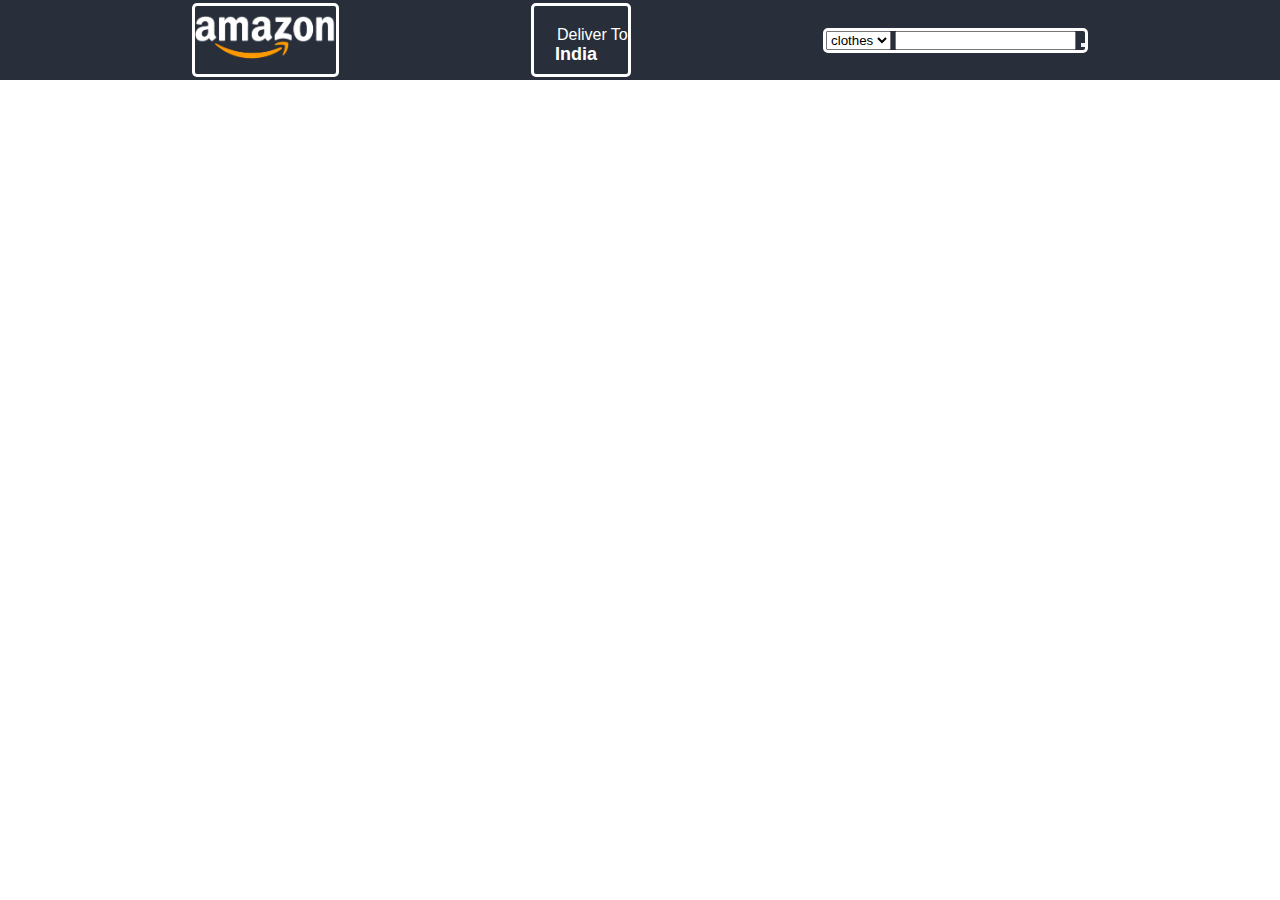
==== Index.html @ 10edef97 "Initial codes" ====
<!DOCTYPE html>
<html>
  <head>
    <meta http-equiv="content-type" content="text/html; charset=utf-8" />
    <meta name="viewport" content="width=device-width, initial-scale=1.0">
    <title>Amazone-clone</title>
    <link rel="stylesheet" href="Style.css" />
    <link rel="stylesheet" href="https://cdnjs.cloudflare.com/ajax/libs/font-awesome/6.5.1/css/all.min.css" integrity="sha512-DTOQO9RWCH3ppGqcWaEA1BIZOC6xxalwEsw9c2QQeAIftl+Vegovlnee1c9QX4TctnWMn13TZye+giMm8e2LwA==" crossorigin="anonymous" referrerpolicy="no-referrer" />
  </head>
  <body>
    <header class="navbar">
<!-- +++++++++uppernavbar++++++++++++ -->
     <div class="uppernav">
<!----------------logo------------------->
      <div class="logo">
        <img src="logo.png" alt="amazon logo" />
      </div>
<!--------------location----------------->
      <div class="locate">
        <p>Deliver To</p>
        <nav id="locate1"><i class="fa-solid fa-location-dot"></i><h4>India</h4></nav>
      </div>
<!---------------search------------------>
      <div class="navsearch">
        <select name="select" id="select">
          <option>clothes</option>
          <option>Tech</option>
          <option>Toys</option>
        </select>
        <input type="search" name="search" id="search" />
        <button type="submit"><i class="fa-solid fa-magnifying-glass"></i></button>
      </div>
     </div>
<!-- +++++++++uppernavbar++++++++++++ -->
    </header>
  </body>
</html>
---- Style.css ----
*{
  padding: 0px;
  margin: 0px;
  box-sizing: border-box;
  font-family: Arial;
}
header{
  color: white;
}
/*UPPERNAV*/
.uppernav{
  height: 80px;
  width: 100vw;
  background-color: #282f3a;
  display: flex;
  align-items: center;
  justify-content: space-evenly;
}
.uppernav div{
  border: 3px solid white;
  border-radius: 5px;
}
.uppernav div:hover{
  border: 3px solid white;
  
}
/* Logo */
.logo{
  height: 74px;
  display: flex;
  align-items: center;
}
.logo img {
  height: 50px;
  background-size: cover;
}
/* location-button */
.locate{
  height: 74px;
  width: 100px;
  display: block;
  border: 3px solid white;
}
.locate p{
  position: relative;
  left: 23px;
  top: 20px;
}
#locate1{
  position: relative;
  top: 20px;
  right: 5px;
  display: flex;
  justify-content: center;
  font-size: 18px;
}
.locate i{

  position: relative;
  right: 4px;
}
/* Search */
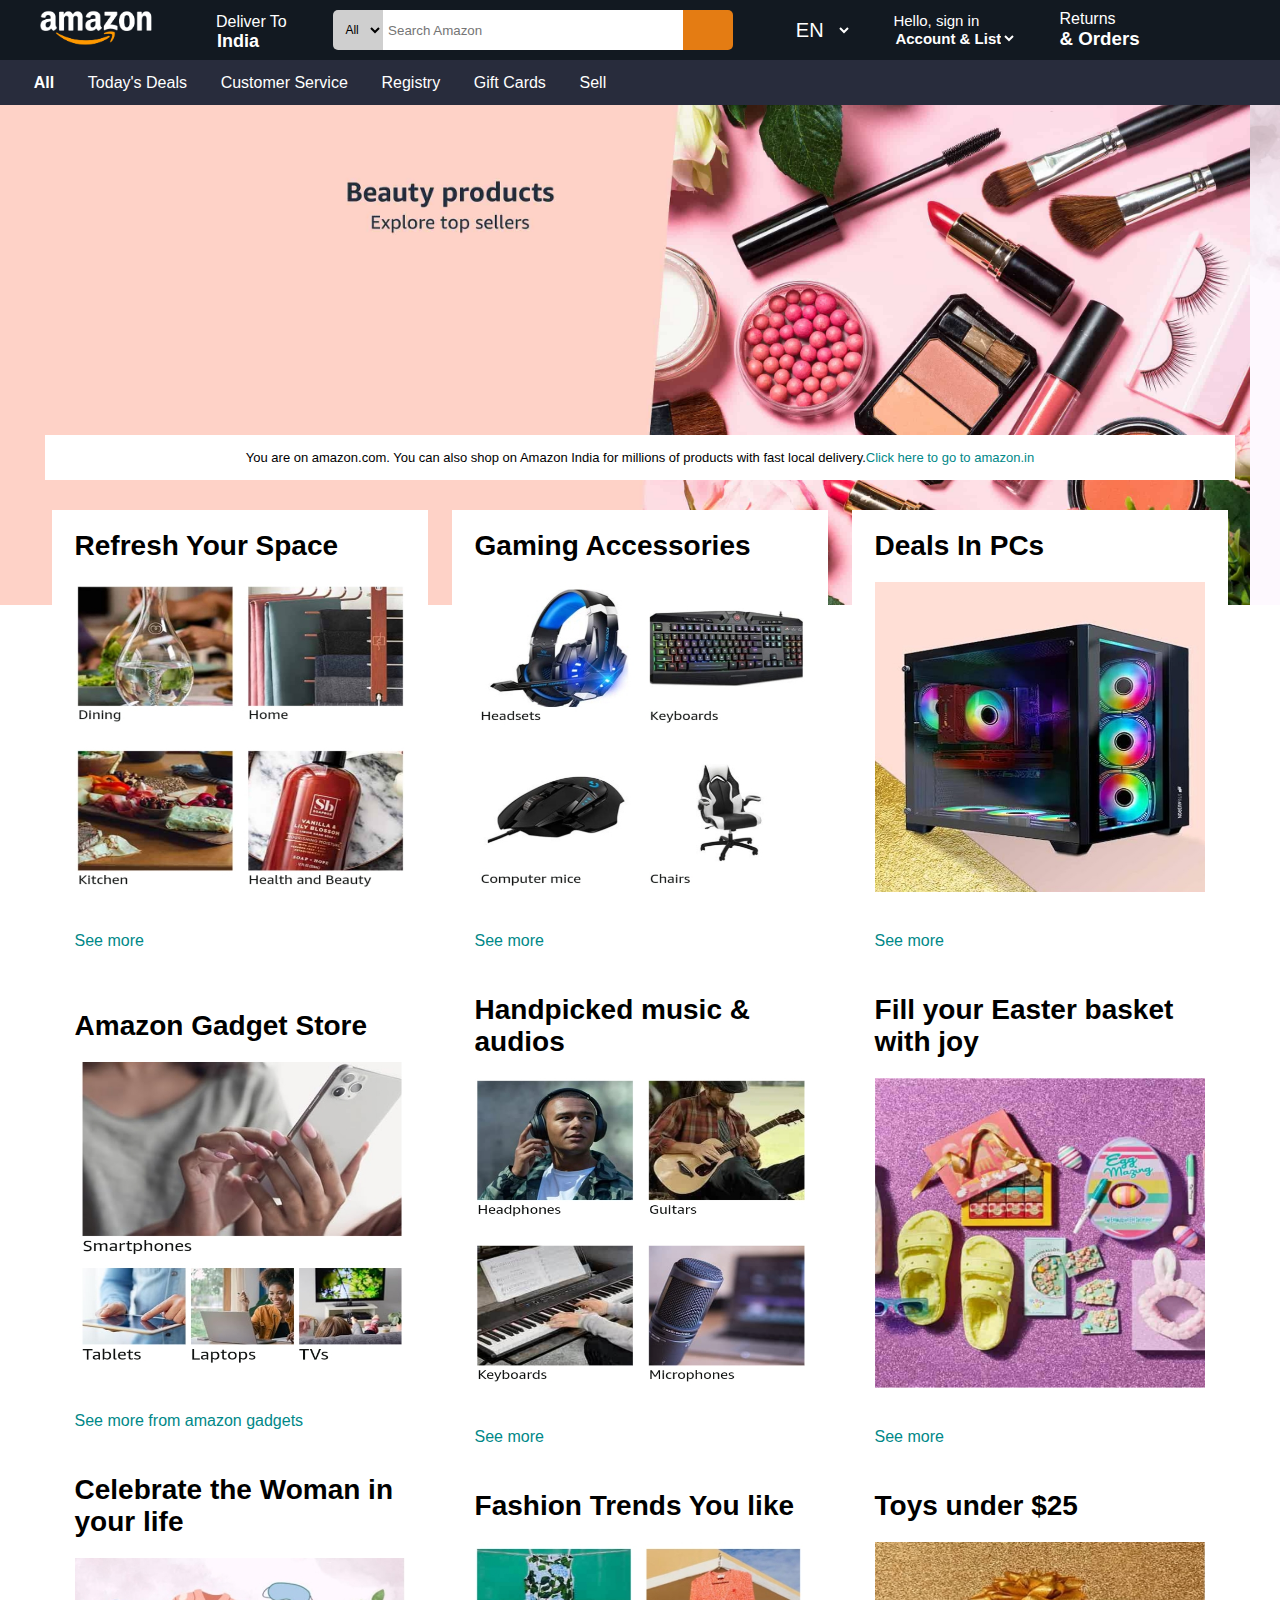
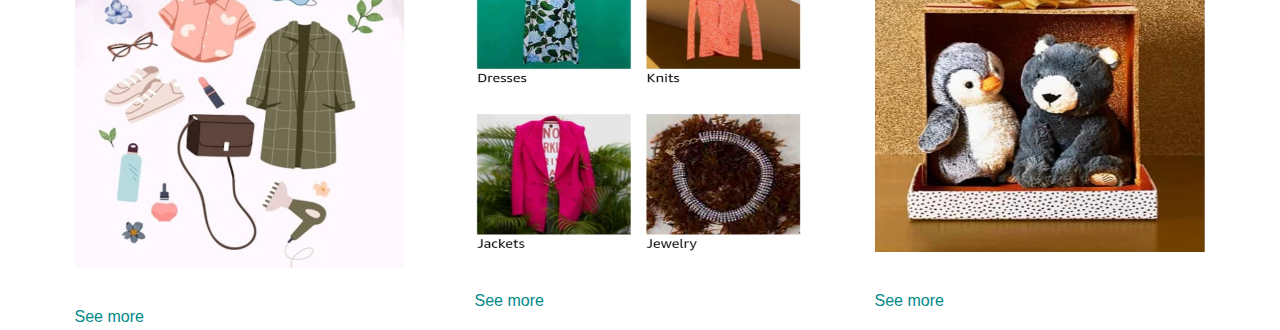
==== commit 87343b91: "all in one" ====
--- a/Index.html
+++ b/Index.html
@@ -12,26 +12,125 @@
 <!-- +++++++++uppernavbar++++++++++++ -->
      <div class="uppernav">
 <!----------------logo------------------->
-      <div class="logo">
+      <div class="logo hover">
         <img src="logo.png" alt="amazon logo" />
       </div>
 <!--------------location----------------->
-      <div class="locate">
+      <div class="locate hover">
         <p>Deliver To</p>
         <nav id="locate1"><i class="fa-solid fa-location-dot"></i><h4>India</h4></nav>
       </div>
 <!---------------search------------------>
       <div class="navsearch">
-        <select name="select" id="select">
-          <option>clothes</option>
-          <option>Tech</option>
-          <option>Toys</option>
+        <select name="All" id="select">
+          <option>All</option>
         </select>
-        <input type="search" name="search" id="search" />
-        <button type="submit"><i class="fa-solid fa-magnifying-glass"></i></button>
+        <input type="search" name="search" id="search" placeholder="Search Amazon" />
+        <button id="searchbutton" type="submit"><i class="fa-solid fa-magnifying-glass"></i></button>
       </div>
+<!-------------language----------------->
+    <div class="lang hover">
+      <select name="lang" id="lang">
+        <option value="text">EN</option>
+      </select>
+    </div>
+ <!-----------Accountsignin------------>
+    <div class="signin hover">
+      <p>Hello, sign in</p>
+      
+      <select id="signselect">
+       <option> Account & List </option>
+        </select>
+    </div>
+<!-----------returns&orders------------>
+    <div class="order hover">
+      <p>Returns</p>
+      <h3>& Orders</h3>
+    </div>
+<!-----------cart------------>
+    <div class="cart hover">
+      <i class="fa-solid fa-cart-shopping"></i>
+    </div>
      </div>
 <!-- +++++++++uppernavbar++++++++++++ -->
+<!-- +++++++++lowernavbar++++++++++++ -->
+    <div class="lowernav">
+      <div id="leftopt">
+        <p style="font-weight:bolder;"><i class="fa-solid fa-bars"></i> All</p>
+        <p>Today's Deals</p>
+        <p>Customer Service</p>
+        <p>Registry</p>
+        <p>Gift Cards</p>
+        <p>Sell</p>
+      </div>
+    </div>
+<!-- +++++++++lowernavbar++++++++++++ -->
     </header>
+<!--Body------------------------>
+    <div class="Container">
+      <div id="imgbox">
+        <img src="back.jpg" alt="background" />
+        <img src="back1.jpg" alt="background" />
+        <img src="back2.jpg" alt="background" />
+        <img src="back3.jpg" alt="background" />
+        <img src="back4.jpg" alt="background" />
+        <img src="back.jpg" alt="background" />
+      </div>
+    </div>
+<!--Body------------------------>
+<!--categories------------------------>
+    <div class="categories">
+      <div id="intro">
+        You are on amazon.com. You can also shop on Amazon India for millions of products with fast local delivery. <a href="#" style="color:#008888;">Click here to go to amazon.in</a>
+      </div>
+      <div id="boxes">
+        <div class="box">
+          <p>Refresh Your Space</p>
+          <img src="cat.jpg" alt="category" />
+          <a href="#">See more</a>
+        </div>
+        <div class="box">
+          <p>Gaming Accessories</p>
+          <img src="cat1.jpg" alt="category" />
+          <a href="#">See more</a>
+        </div>
+        <div class="box">
+          <p>Deals In PCs</p>
+          <img src="cat2.jpg" alt="category" />
+          <a href="#">See more</a>
+        </div>
+        <div class="box">
+          <p>Amazon Gadget Store</p>
+          <img src="cat3.jpg" alt="category" />
+          <a href="#">See more from amazon gadgets</a>
+        </div>
+        <div class="box">
+          <p>Handpicked music & audios</p>
+          <img src="cat4.jpg" alt="category" />
+          <a href="#">See more</a>
+        </div>
+        <div class="box">
+          <p>Fill your Easter basket with joy</p>
+          <img src="cat5.jpg" alt="category" />
+          <a href="#">See more</a>
+        </div>
+        <div class="box">
+          <p>Celebrate the Woman in your life</p>
+          <img src="cat6.jpg" alt="category" />
+          <a href="#">See more</a>
+        </div>
+        <div class="box">
+          <p>Fashion Trends You like</p>
+          <img src="cat7.jpg" alt="category" />
+          <a href="#">See more</a>
+        </div>
+        <div class="box boxext">
+          <p>Toys under $25</p>
+          <img src="cat8.jpg" alt="category" />
+          <a href="#">See more</a>
+        </div>
+      </div>
+    </div>
   </body>
-</html>+</html>
+      --- a/Style.css
+++ b/Style.css
@@ -4,23 +4,27 @@
   box-sizing: border-box;
   font-family: Arial;
 }
+a{
+  text-decoration: none;
+}
 header{
   color: white;
+  /* position: fixed;
+  z-index: 1000; */
 }
 /*UPPERNAV*/
 .uppernav{
   height: 80px;
   width: 100vw;
-  background-color: #282f3a;
+  background-color: #121921;
   display: flex;
   align-items: center;
   justify-content: space-evenly;
 }
 .uppernav div{
-  border: 3px solid white;
-  border-radius: 5px;
-}
-.uppernav div:hover{
+  border-radius: 5px; 
+}
+.hover:hover{
   border: 3px solid white;
   
 }
@@ -39,7 +43,6 @@
   height: 74px;
   width: 100px;
   display: block;
-  border: 3px solid white;
 }
 .locate p{
   position: relative;
@@ -59,4 +62,371 @@
   position: relative;
   right: 4px;
 }
-/* Search */+/* Search */
+.navsearch{
+  background-color: transparent;
+  width: 560px;
+  height: 60px;
+  display: flex;
+  align-items: center;
+}
+.navsearch:hover{
+  border: 5px solid #e47c13;
+}
+#select{
+  height: 50px;
+  width: 50px;
+  background-color: #cfcfcf;
+  color: black;
+  font-size: 12px;
+  text-align: center;
+  position: relative;
+  border: none;
+  border-top-left-radius: 5px;
+  border-bottom-left-radius: 5px;
+  border: 0px;
+}
+#search{
+  width: 450px;
+  height: 50px;
+  background-color: white;
+  text-align: left;
+  padding-left: 5px;
+  border: 0px;
+}
+#searchbutton{
+  height: 50px;
+  width: 50px;
+  background-color: #e47c13;
+  border: 0px;
+  border-top-right-radius: 5px;
+  border-bottom-right-radius: 5px;
+}
+/* Language */
+.lang{
+  height: 74px;
+  width: 75px;
+  border: 0px;
+  display: flex;
+  align-items: center;
+  justify-content: center;
+}
+#lang {
+  color: white;
+  height: 70px;
+  width: 73px;
+  font-size: 20px;
+  text-align: center;
+  border: 0px;
+  background-color: transparent;
+}
+/* Signin */
+.signin{
+  height: 74px;
+  display: flex;
+  flex-direction: column;
+  align-items: left;
+  justify-content: center;
+}
+#signselect{
+  color: white;
+  font-weight: bolder;
+  font-size: 20px;
+  border: 0px;
+  background-color: transparent;
+  position: relative;
+  right: 2px;
+}
+/* Order&Returns */
+.order{
+  height: 74px;
+  display: flex;
+  flex-direction: column;
+  align-items: left;
+  justify-content: center;
+}
+/* Cart */
+.cart{
+  height: 74px;
+  width: 60px;
+  display: flex;
+  align-items: center;
+  justify-content: center;
+  font-size: 30px;
+}
+/* lowernav */
+.lowernav{
+  width: 100vw;
+  height: 55px;
+  background-color: #282c3c;
+  display: flex;
+  align-items: center;
+  justify-content: left;
+}
+#leftopt{
+  width: 40%;
+  display: flex;
+  align-items: center;
+  justify-content: space-evenly;
+}
+#leftopt p{
+  height: 40px;
+  display: flex;
+  align-items: center;
+  justify-content: center;
+}
+#leftopt p:hover{
+  border: 2px solid white;
+}
+/* backimage */
+.Container{
+  height: 700px;
+  width: 100vw;
+  position: absolute;
+  overflow: hidden;
+}
+#imgbox{
+  height: 700px;
+  width: 100%;
+  display: flex;
+animation: imganimate 20s ease-in-out 0s infinite;
+}
+#imgbox img{
+  height: 700px;
+  width: 100vw;
+  background-attachment: cover;
+}
+@keyframes imganimate{
+  0%{
+    transform: translateX(0%);
+  }
+  15%{
+    transform: translateX(0%);
+  }
+  16%{
+    transform: translateX(-100%);
+  }
+  31%{
+    transform: translateX(-100%);
+  }
+  32%{
+    transform: translateX(-200%);
+  }
+  47%{
+    transform: translateX(-200%);
+  }
+  48%{
+    transform: translateX(-300%);
+  }
+  63%{
+    transform: translateX(-300%);
+  }
+  64%{
+    transform: translateX(-400%);
+  }
+  79%{
+    transform: translateX(-400%);
+  }
+  80%{
+    transform: translateX(-500%);
+  }
+  100%{
+    transform: translateX(-500%);
+  }
+} 
+/* categories */
+.categories{
+  position: relative;
+  top: 355px;
+  background-color: transparent;
+  height: 53vh;
+  display: flex;
+  flex-direction: column;
+  align-items: center;
+  justify-content: space-evenly;
+}
+#intro{
+  display: flex;
+  align-items: center;
+  justify-content: center;
+  font-size: 20px;
+  width: 93vw;
+  height: 60px;
+  background-color: white;
+  padding-top: 15px;
+  padding-bottom: 15px;
+  position: relative;
+  top: 20px;
+}
+#boxes{
+  background-color: transparent;
+  height: 55vh;
+  width: 96vw;
+  display: flex;
+  justify-content: center;
+  flex-wrap: wrap;
+  position: relative;
+  top: 30px;
+}
+.box {
+  height: 500px;
+  width: 320px;
+  background-color: white;
+  display: flex;
+  flex-direction: column;
+  align-items: center;
+  justify-content: center;
+  margin-left: 12px;
+  margin-right: 12px;
+  margin-top: 20px;
+  /* border: 2px solid black;  */
+}
+.box p{
+  font-size: 30px;
+  font-weight: bold;
+  width: 88%;
+  padding-bottom: 10px;
+}
+.box img{
+  width: 88%;
+  height:80%;
+  padding-top: 10px;
+  padding-bottom: 20px;
+}
+.box a{
+  width: 88%;
+  padding-top: 20px;
+  color:#008888;
+}
+.boxext{
+  display: none;
+}
+@media (max-width:1420px){
+  /* Logo */
+.logo{
+  height: 60px;
+  display: flex;
+  align-items: center;
+}
+.logo img {
+  height: 40px;
+  background-size: cover;
+}
+  .navsearch{
+  background-color: transparent;
+  width: 405px;
+  height: 40px;
+  display: flex;
+  align-items: center;
+}
+.navsearch:hover{
+  border: 5px solid #e47c13;
+}
+#select{
+  height: 40px;
+  width: 50px;
+  background-color: #cfcfcf;
+  color: black;
+  font-size: 12px;
+  text-align: center;
+  position: relative;
+  border: none;
+  border-top-left-radius: 5px;
+  border-bottom-left-radius: 5px;
+  border: 0px;
+}
+#search{
+  width: 300px;
+  height: 40px;
+  background-color: white;
+  text-align: left;
+  padding-left: 5px;
+  border: 0px;
+}
+#searchbutton{
+  height: 40px;
+  width: 50px;
+  background-color: #e47c13;
+  border: 0px;
+  border-top-right-radius: 5px;
+  border-bottom-right-radius: 5px;
+}
+/*UPPERNAV*/
+.uppernav{
+  height: 60px;
+  width: 100vw;
+  background-color: #121921;
+  display: flex;
+  align-items: center;
+  justify-content: space-evenly;
+}
+.lowernav{
+  width: 100vw;
+  height: 45px;
+  background-color: #282c3c;
+  display: flex;
+  align-items: center;
+  justify-content: left;
+}
+#leftopt{
+  width: 50%;
+  display: flex;
+  align-items: center;
+  justify-content: space-evenly;
+}
+/* backimage */
+.Container{
+  height: 500px;
+  width: 100vw;
+  position: absolute;
+  overflow: hidden;
+}
+#imgbox{
+  height: 500px;
+  width: 100%;
+  display: flex;
+animation: imganimate 20s ease-in-out 0s infinite;
+}
+#imgbox img{
+  height: 500px;
+  width: 100vw;
+  background-attachment: cover;
+}
+.categories{
+  position: relative;
+  top: 310px;
+  background-color: transparent;
+  height: 53vh;
+  display: flex;
+  flex-direction: column;
+  align-items: center;
+  justify-content: space-evenly;
+}
+.box {
+  height: 460px;
+  width: 30.6%;
+  background-color: white;
+  display: flex;
+  flex-direction: column;
+  align-items: center;
+  justify-content: center;
+  margin-left: 12px;
+  margin-right: 12px;
+  margin-top: 20px;
+}
+ #intro{
+    font-size: 13px;
+  }
+.signin{
+  font-size: 15px;
+}
+#signselect{
+  font-size: 15px;
+}
+#boxes p{
+  font-size: 175%;
+}
+.box img{
+  height: 74%;
+}
+}